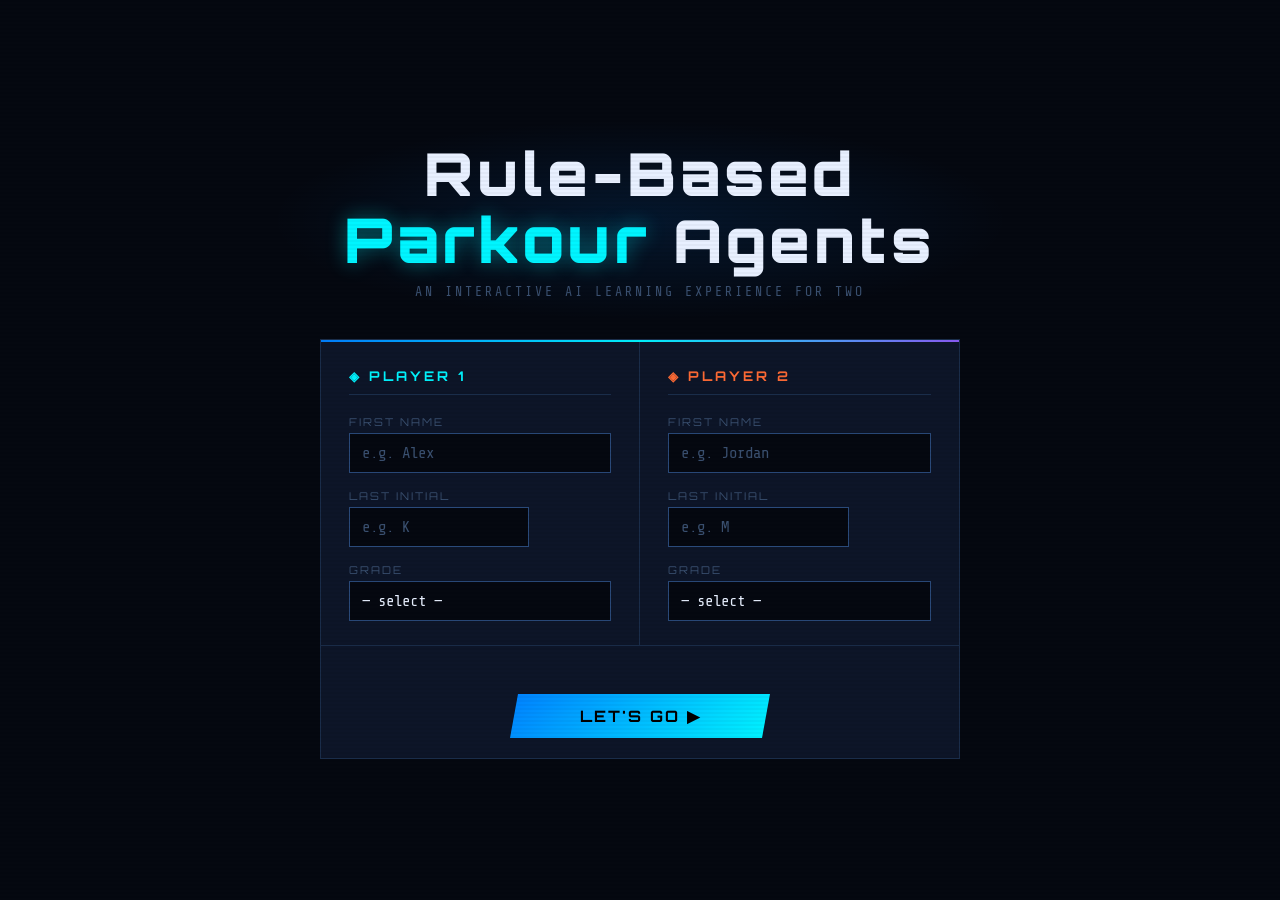
==== index.html @ b3fb2a02 "adjusted UI of index" ====
<!DOCTYPE html>
<html lang="en">
<head>
  <meta charset="UTF-8">
  <meta name="viewport" content="width=device-width, initial-scale=1.0">
  <title>RuleRunners Home</title>
  <link rel="stylesheet" href="styles.css">
  <style>
    /* ── INDEX-SPECIFIC STYLES ── */
    .index-body {
      display: flex;
      flex-direction: column;
      min-height: 100vh;
    }

    .hero {
      flex: 1;
      display: flex;
      flex-direction: column;
      align-items: center;
      justify-content: center;
      text-align: center;
      padding: 2% 2% 2% 2%;
      position: relative;
      overflow: hidden;
    }
    .hero::before {
      content: '';
      position: absolute;
      inset: 0;
      background: radial-gradient(ellipse 80% 60% at 50% 40%, rgba(0,128,255,0.12) 0%, transparent 70%);
    }

    .hero-eyebrow {
      font-family: 'Share Tech Mono', monospace;
      font-size: 0.75rem;
      letter-spacing: 4px;
      color: var(--text-dim);
      text-transform: uppercase;
      margin-bottom: 20px;
      position: relative;
    }
    .hero-title {
      font-family: 'Orbitron', sans-serif;
      font-size: clamp(2.2rem, 6vw, 2.75rem);
      font-weight: 600;
      color: var(--text-primary);
      letter-spacing: 4px;
      line-height: 1.0;
      position: relative;
      margin-bottom: 1%;
    }
    .hero-title span { color: var(--accent-cyan); text-shadow: var(--glow-cyan); }
    .hero-subtitle {
      font-size: 1rem;
      color: var(--text-secondary);
      font-weight: 300;
      letter-spacing: 2px;
      position: relative;
      margin-bottom: 2.5%;
      max-width: 90%;
    }

    /* Phase cards */
    .phase-cards {
      display: grid;
      grid-template-columns: repeat(3, 25vw);
      gap: 2%;
      justify-content: center;
      position: relative;
      margin-bottom: 1.5%;
    }

    @media (max-width: 760px) {
      .phase-cards {
        grid-template-columns: repeat(2, 220px);
      }
    }

    @media (max-width: 520px) {
      .phase-cards {
        grid-template-columns: 220px;
      }
    }
    .phase-card {
      background: var(--bg-panel);
      border: 1px solid var(--border);
      padding: 24px 20px;
      text-align: left;
      position: relative;
      overflow: hidden;
      text-decoration: none;
      display: block;
      transition: border-color 0.2s, transform 0.2s;
    }
    .phase-card::before {
      content: '';
      position: absolute;
      top: 0; left: 0; right: 0;
      height: 2px;
    }
    .phase-card:nth-child(1)::before { background: linear-gradient(90deg, transparent, var(--accent-blue), transparent); }
    .phase-card:nth-child(2)::before { background: linear-gradient(90deg, transparent, var(--accent-yellow), transparent); }
    .phase-card:nth-child(3)::before { background: linear-gradient(90deg, transparent, var(--accent-purple), transparent); }
    .phase-card:nth-child(4)::before { background: linear-gradient(90deg, transparent, var(--accent-red), transparent); }
    .phase-card:nth-child(5)::before { background: linear-gradient(90deg, transparent, var(--accent-green), transparent); }
    .phase-card:nth-child(6)::before { background: linear-gradient(90deg, transparent, var(--accent-orange), transparent); }
    .phase-card:hover { transform: translateY(-3px); }
    .phase-card:nth-child(1):hover { border-color: var(--accent-blue); }
    .phase-card:nth-child(2):hover { border-color: var(--accent-yellow); }
    .phase-card:nth-child(3):hover { border-color: var(--accent-purple); }
    .phase-card:nth-child(4):hover { border-color: var(--accent-red); }
    .phase-card:nth-child(5):hover { border-color: var(--accent-green); }
    .phase-card:nth-child(6):hover { border-color: var(--accent-orange); }
    .phase-card .pc-num {
      font-family: 'Orbitron', sans-serif;
      font-size: 0.6rem;
      letter-spacing: 3px;
      color: var(--text-dim);
      margin-bottom: 8px;
      text-transform: uppercase;
    }
    .phase-card .pc-icon { font-size: 1.2rem; margin-bottom: 2.5%; display: block; }
    .phase-card .pc-title {
      font-family: 'Orbitron', sans-serif;
      font-size: 0.8rem;
      font-weight: 700;
      color: var(--text-primary);
      letter-spacing: 1px;
      margin-bottom: 8px;
      text-transform: uppercase;
    }
    .phase-card .pc-desc {
      font-size: 0.82rem;
      color: var(--text-secondary);
      line-height: 1.5;
    }
    .phase-card .pc-arrow {
      position: absolute;
      bottom: 14px; right: 16px;
      font-size: 0.8rem;
      color: var(--text-dim);
      transition: color 0.2s;
    }
    .phase-card:hover .pc-arrow { color: var(--accent-cyan); }

    .start-btn-wrap {
      position: relative;
    }
    .start-sub {
      margin-top: 14px;
      font-size: 0.75rem;
      color: var(--text-dim);
      font-family: 'Share Tech Mono', monospace;
      letter-spacing: 1px;
    }

    footer {
      padding: 16px 30px;
      border-top: 1px solid var(--border);
      display: flex;
      justify-content: center;
      font-family: 'Share Tech Mono', monospace;
      font-size: 0.65rem;
      color: var(--text-dim);
      letter-spacing: 2px;
      flex-shrink: 0;
    }
  </style>
</head>


<body class="index-body">
  
  <header class="app-header" data-phase="home"></header>
  <script src="js/nav.js"></script>

  <main class="hero">
    <div class="grid-bg"></div>
    <h1 class="hero-title">Rule-Based <span>Parkour</span> AI Agents</h1>
    <p class="hero-subtitle">Build AI agents using IF → THEN logic, then compete head‑to‑head on an identical parkour map.</p>

    <div class="phase-cards">
      <a class="phase-card" href="whatIsRuleBasedAI.html">
        <div class="pc-num">Phase 01</div>
        <span class="pc-icon">🤖</span>
        <div class="pc-title">What Is Rule-Based AI?</div>
        <div class="pc-desc">Learn how agents think with IF → THEN rules and watch a live demo.</div>
        <span class="pc-arrow">▶</span>
      </a>
      <a class="phase-card" href="sensorDetection.html">
        <div class="pc-num">Phase 02</div>
        <span class="pc-icon">📡</span>
        <div class="pc-title">Sensor Detection</div>
        <div class="pc-desc">Look at frozen snapshots and identify all the conditions that are currently active.</div>
        <span class="pc-arrow">▶</span>
      </a>
      <a class="phase-card" href="guidedWalkthrough.html">
        <div class="pc-num">Phase 03</div>
        <span class="pc-icon">🎯</span>
        <div class="pc-title">Guided Walkthrough</div>
        <div class="pc-desc">Step through a predefined agent and predict which rule fires at each moment.</div>
        <span class="pc-arrow">▶</span>
      </a>
      <a class="phase-card" href="buildAgent.html">
        <div class="pc-num">Phase 04</div>
        <span class="pc-icon">⚙️</span>
        <div class="pc-title">Build Your Agent</div>
        <div class="pc-desc">Collaboratively design a rule set and watch your agent navigate the level.</div>
        <span class="pc-arrow">▶</span>
      </a>
      <a class="phase-card" href="compete.html">
        <div class="pc-num">Phase 05</div>
        <span class="pc-icon">🏆</span>
        <div class="pc-title">Compete</div>
        <div class="pc-desc">Each player designs their own agent — then race them on the same map.</div>
        <span class="pc-arrow">▶</span>
      </a>

      <a class="phase-card" href="story.html">
        <div class="pc-num">Phase 06</div>
        <span class="pc-icon">🏆</span>
        <div class="pc-title">Story</div>
        <div class="pc-desc">Write and draw about your own rule-based system!</div>
        <span class="pc-arrow">▶</span>
      </a>
    </div>

    <div class="start-btn-wrap">
      <a class="btn btn-primary" href="whatIsRuleBasedAI.html">Start Here ▶</a>
    </div>
  </main>

    <script src="js/nav.js"></script>
  <script>
    // Redirect to login if session data is missing
    if (!sessionStorage.getItem('players')) {
      window.location.replace('login.html');
    }
  </script>


</body>
</html>
---- styles.css ----
/* ═══════════════════════════════════════════════
   RULE-BASED PARKOUR AGENTS — Shared Styles
   ═══════════════════════════════════════════════ */

@import url('https://fonts.googleapis.com/css2?family=Orbitron:wght@400;700;900&family=Share+Tech+Mono&family=Exo+2:wght@300;400;600&display=swap');

* {
  font-size: calc(100% + 2.5px);
}

/* ── CSS VARIABLES ── */
:root {
  --bg-deep: #050810;
  --bg-mid: #0a0f1e;
  --bg-panel: #0d1528;
  --bg-panel2: #111a30;
  --accent-cyan: #00f5ff;
  --accent-blue: #0080ff;
  --accent-purple: #8b5cf6;
  --accent-green: #00ff88;
  --accent-orange: #ff6b35;
  --accent-red: #ff2d55;
  --accent-yellow: #ffd60a;
  --text-primary: #e8f0ff;
  --text-secondary: #7a9cc0;
  --text-dim: #3a5070;
  --border: #1a2d4a;
  --border-bright: #2a4a7a;
  --glow-cyan: 0 0 20px rgba(0,245,255,0.4);
  --glow-blue: 0 0 20px rgba(0,128,255,0.4);
  --glow-green: 0 0 20px rgba(0,255,136,0.4);
}

/* ── RESET & BASE ── */
* { margin: 0; padding: 0; box-sizing: border-box; }

html, body {
  height: 100%;
}

body {
  background: var(--bg-deep);
  color: var(--text-primary);
  font-family: 'Exo 2', sans-serif;
  min-height: 100vh;
  overflow-x: hidden;
  display: flex;
  flex-direction: column;
}

/* ── SCANLINE OVERLAY ── */
body::before {
  content: '';
  position: fixed;
  inset: 0;
  background: repeating-linear-gradient(
    0deg,
    transparent, transparent 2px,
    rgba(0,0,0,0.03) 2px, rgba(0,0,0,0.03) 4px
  );
  pointer-events: none;
  z-index: 9999;
}

/* ── HEADER ── */
.app-header {
  display: flex;
  align-items: center;
  justify-content: space-between;
  padding: 14px 30px;
  background: linear-gradient(180deg, rgba(0,20,50,0.95) 0%, transparent 100%);
  border-bottom: 1px solid var(--border);
  position: relative;
  flex-shrink: 0;
}
.app-header::after {
  content: '';
  position: absolute;
  bottom: 0; left: 0; right: 0;
  height: 1px;
  background: linear-gradient(90deg, transparent, var(--accent-cyan), transparent);
}
.logo {
  font-family: 'Orbitron', sans-serif;
  font-size: 1.1rem;
  font-weight: 900;
  color: var(--accent-cyan);
  text-shadow: var(--glow-cyan);
  letter-spacing: 2px;
  text-transform: uppercase;
  text-decoration: none;
}
.logo:hover { opacity: 0.85; }

/* ── PHASE INDICATOR ── */
.phase-indicator {
  display: flex;
  gap: 8px;
  align-items: center;
}
.phase-dot {
  width: 28px; height: 28px;
  border-radius: 50%;
  border: 2px solid var(--border-bright);
  display: flex; align-items: center; justify-content: center;
  font-family: 'Orbitron', sans-serif;
  font-size: 0.65rem;
  font-weight: 700;
  color: var(--text-dim);
  transition: all 0.4s;
  text-decoration: none;
  cursor: default;
}
.phase-dot.clickable {
  cursor: pointer;
}
.phase-dot.clickable:hover {
  border-color: var(--border-bright);
  color: var(--text-secondary);
}
.phase-dot.active {
  border-color: var(--accent-cyan);
  color: var(--accent-cyan);
  box-shadow: var(--glow-cyan);
  background: rgba(0,245,255,0.1);
}
.phase-dot.done {
  border-color: var(--accent-green);
  color: var(--accent-green);
  background: rgba(0,255,136,0.1);
}
.phase-connector {
  width: 24px; height: 2px;
  background: var(--border);
  transition: background 0.4s;
}
.phase-connector.done { background: var(--accent-green); }

/* ── BUTTONS ── */
.btn {
  font-family: 'Orbitron', sans-serif;
  font-size: 0.85rem;
  font-weight: 700;
  letter-spacing: 2px;
  text-transform: uppercase;
  padding: 12px 28px;
  border: none;
  cursor: pointer;
  position: relative;
  transition: all 0.2s;
  clip-path: polygon(8px 0%, 100% 0%, calc(100% - 8px) 100%, 0% 100%);
  text-decoration: none;
  display: inline-block;
}
.btn-primary {
  background: linear-gradient(135deg, var(--accent-blue), var(--accent-cyan));
  color: #000;
  box-shadow: var(--glow-blue);
}
.btn-primary:hover { transform: translateY(-2px); box-shadow: 0 0 30px rgba(0,128,255,0.6); }
.btn-secondary {
  background: transparent;
  color: var(--accent-cyan);
  border: 1px solid var(--accent-cyan);
  box-shadow: none;
  clip-path: none;
}
.btn-secondary:hover { background: rgba(0,245,255,0.1); }
.btn-danger {
  background: linear-gradient(135deg, #ff2d55, #ff6b35);
  color: #fff;
  clip-path: polygon(8px 0%, 100% 0%, calc(100% - 8px) 100%, 0% 100%);
}
.btn-danger:hover { transform: translateY(-2px); }
.btn-green {
  background: linear-gradient(135deg, #00cc6a, var(--accent-green));
  color: #000;
  clip-path: polygon(8px 0%, 100% 0%, calc(100% - 8px) 100%, 0% 100%);
}
.btn-green:hover { transform: translateY(-2px); box-shadow: var(--glow-green); }
.btn-sm { font-size: 0.7rem; padding: 7px 14px; }

/* ── TOAST NOTIFICATION ── */
#toast {
  position: fixed;
  top: 70px; right: 20px;
  background: var(--bg-panel);
  border: 1px solid var(--accent-green);
  box-shadow: var(--glow-green);
  padding: 10px 20px;
  font-family: 'Share Tech Mono', monospace;
  font-size: 0.88rem;
  color: var(--accent-green);
  z-index: 2000;
  transform: translateX(120%);
  transition: transform 0.3s;
  pointer-events: none;
}
#toast.show { transform: translateX(0); }

/* ── UTILITY ── */
.grid-bg {
  position: absolute;
  inset: 0;
  background-image:
    linear-gradient(rgba(0,128,255,0.04) 1px, transparent 1px),
    linear-gradient(90deg, rgba(0,128,255,0.04) 1px, transparent 1px);
  background-size: 40px 40px;
  pointer-events: none;
}

.tip-bar {
  padding: 8px 16px;
  background: rgba(139,92,246,0.08);
  border: 1px solid rgba(139,92,246,0.2);
  font-size: 0.88rem;
  color: var(--accent-purple);
  font-family: 'Share Tech Mono', monospace;
  flex-shrink: 0;
}
.tip-bar span { color: var(--text-secondary); }

/* ── RULE KEYWORDS (shared syntax colors) ── */
.kw-if  { color: var(--accent-purple); }
.kw-then { color: var(--accent-purple); }
.kw-cond { color: var(--accent-yellow); }
.kw-act  { color: var(--accent-green); }

/* ── RULE CARDS (shared between build & compete) ── */
.rule-card {
  background: var(--bg-panel2);
  border: 1px solid var(--border);
  padding: 10px 12px;
  display: flex;
  align-items: center;
  gap: 8px;
  transition: all 0.2s;
  cursor: grab;
  position: relative;
}
.rule-card:active { cursor: grabbing; }
.rule-card.active-rule {
  border-color: var(--accent-green);
  background: rgba(0,255,136,0.07);
  box-shadow: 0 0 12px rgba(0,255,136,0.2);
  animation: rule-flash 0.6s ease;
}
.rule-card.dragging { opacity: 0.5; }
.rule-number {
  font-family: 'Orbitron', sans-serif;
  font-size: 0.75rem;
  color: var(--text-dim);
  width: 18px;
  flex-shrink: 0;
}
.rule-text {
  flex: 1;
  font-family: 'Share Tech Mono', monospace;
  font-size: 0.82rem;
  line-height: 1.4;
}
.rule-delete {
  background: none;
  border: none;
  color: var(--accent-red);
  cursor: pointer;
  font-size: 1.0rem;
  padding: 2px 4px;
  opacity: 0.5;
  transition: opacity 0.2s;
  flex-shrink: 0;
}
.rule-delete:hover { opacity: 1; }
.drag-handle {
  color: var(--text-dim);
  font-size: 0.85rem;
  cursor: grab;
  flex-shrink: 0;
}

.empty-rules {
  padding: 30px 20px;
  text-align: center;
  color: var(--text-dim);
  font-size: 0.92rem;
  font-family: 'Share Tech Mono', monospace;
  border: 1px dashed var(--border);
  margin: 8px;
}

/* ── RULE SELECT DROPDOWNS ── */
.rule-select, .mini-select {
  background: var(--bg-deep);
  border: 1px solid var(--border-bright);
  color: var(--text-primary);
  font-family: 'Share Tech Mono', monospace;
  appearance: none;
  cursor: pointer;
  outline: none;
  transition: border-color 0.2s;
}
.rule-select { flex: 1; padding: 7px 10px; font-size: 0.82rem; }
.mini-select  { flex: 1; padding: 5px 8px;  font-size: 0.75rem; }
.rule-select:focus, .mini-select:focus { border-color: var(--accent-cyan); }
.rule-select option, .mini-select option { background: #0a0f1e; }

/* ── STATS BAR ── */
.stats-bar {
  display: flex;
  gap: 20px;
  padding: 10px 16px;
  background: var(--bg-panel);
  border: 1px solid var(--border);
  font-family: 'Share Tech Mono', monospace;
  font-size: 0.88rem;
  flex-shrink: 0;
}
.stat-item { display: flex; gap: 8px; align-items: center; }
.stat-label { color: var(--text-dim); text-transform: uppercase; font-size: 0.75rem; letter-spacing: 1px; }
.stat-val { color: var(--accent-cyan); font-size: 0.95rem; }

/* ── SENSOR LEGEND ── */
.sensor-legend {
  display: flex;
  gap: 16px;
  flex-wrap: wrap;
  padding: 8px 12px;
  background: var(--bg-panel);
  border: 1px solid var(--border);
  font-size: 0.8rem;
  font-family: 'Share Tech Mono', monospace;
}
.sensor-item { display: flex; align-items: center; gap: 6px; color: var(--text-secondary); }
.sensor-dot  { width: 10px; height: 10px; border-radius: 50%; }

/* ── CANVAS OVERLAY BADGE ── */
.canvas-overlay-badge {
  position: absolute;
  top: 10px; left: 10px;
  background: rgba(0,0,0,0.7);
  border: 1px solid var(--border-bright);
  padding: 4px 10px;
  font-family: 'Share Tech Mono', monospace;
  font-size: 0.8rem;
  color: var(--accent-cyan);
  letter-spacing: 1px;
}

/* ── ACTIVE RULE DISPLAY BAR ── */
.active-rule-display {
  padding: 8px 12px;
  background: rgba(0,255,136,0.05);
  border: 1px solid rgba(0,255,136,0.15);
  font-family: 'Share Tech Mono', monospace;
  font-size: 0.82rem;
  color: var(--accent-green);
  flex-shrink: 0;
  min-height: 36px;
  display: flex;
  align-items: center;
  gap: 8px;
}
.active-rule-display .label { color: var(--text-dim); font-size: 0.6rem; letter-spacing: 1px; }

/* ── RULE PANEL ── */
.rule-panel {
  background: var(--bg-panel);
  border-left: 1px solid var(--border);
  display: flex;
  flex-direction: column;
  overflow: hidden;
}
.rule-panel-header {
  padding: 16px 20px;
  border-bottom: 1px solid var(--border);
  display: flex;
  align-items: center;
  justify-content: space-between;
  flex-shrink: 0;
}
.rule-panel-header h3 {
  font-family: 'Orbitron', sans-serif;
  font-size: 0.8rem;
  font-weight: 700;
  color: var(--accent-cyan);
  letter-spacing: 2px;
  text-transform: uppercase;
}
.rule-list {
  flex: 1;
  overflow-y: auto;
  padding: 12px;
  display: flex;
  flex-direction: column;
  gap: 8px;
}
.rule-list::-webkit-scrollbar { width: 4px; }
.rule-list::-webkit-scrollbar-track { background: var(--bg-mid); }
.rule-list::-webkit-scrollbar-thumb { background: var(--border-bright); border-radius: 2px; }
.add-rule-section {
  padding: 12px;
  border-top: 1px solid var(--border);
  flex-shrink: 0;
}
.add-rule-section h4 {
  font-family: 'Orbitron', sans-serif;
  font-size: 0.85rem;
  letter-spacing: 2px;
  color: var(--text-dim);
  margin-bottom: 10px;
  text-transform: uppercase;
}
.rule-builder { display: flex; flex-direction: column; gap: 8px; }
.rule-row { display: flex; align-items: center; gap: 8px; }
.rule-kw {
  font-family: 'Share Tech Mono', monospace;
  font-size: 0.9rem;
  color: var(--accent-purple);
  flex-shrink: 0;
  width: 36px;
}
.rule-panel-footer {
  padding: 12px;
  border-top: 1px solid var(--border);
  display: flex;
  gap: 8px;
  flex-shrink: 0;
}

/* ── RESULT OVERLAY ── */
.result-overlay {
  display: none;
  position: fixed;
  inset: 0;
  background: rgba(0,0,0,0.85);
  z-index: 1000;
  align-items: center;
  justify-content: center;
}
.result-overlay.visible { display: flex; }
.result-box {
  background: var(--bg-panel);
  border: 1px solid var(--accent-cyan);
  box-shadow: var(--glow-cyan), 0 0 80px rgba(0,128,255,0.2);
  padding: 48px 60px;
  text-align: center;
  max-width: 560px;
  width: 90%;
  position: relative;
}
.result-box::before {
  content: '';
  position: absolute;
  top: 0; left: 0; right: 0;
  height: 3px;
  background: linear-gradient(90deg, var(--accent-blue), var(--accent-cyan), var(--accent-purple));
}
.result-winner {
  font-family: 'Orbitron', sans-serif;
  font-size: 0.85rem;
  letter-spacing: 4px;
  color: var(--text-dim);
  text-transform: uppercase;
  margin-bottom: 12px;
}
.result-name {
  font-family: 'Orbitron', sans-serif;
  font-size: 2.6rem;
  font-weight: 900;
  margin-bottom: 8px;
}
.result-name.win-a { color: var(--accent-cyan); text-shadow: var(--glow-cyan); }
.result-name.win-b { color: var(--accent-orange); text-shadow: 0 0 20px rgba(255,107,53,0.5); }
.result-name.win-tie { color: var(--accent-yellow); text-shadow: 0 0 20px rgba(255,214,10,0.5); }
.result-scores {
  display: flex;
  justify-content: center;
  gap: 24px;
  margin: 24px 0;
}
.result-score-col { text-align: center; }
.result-score-col .rs-label {
  font-family: 'Orbitron', sans-serif;
  font-size: 0.75rem;
  letter-spacing: 2px;
  color: var(--text-dim);
  margin-bottom: 4px;
}
.result-score-col .rs-val { font-family: 'Share Tech Mono', monospace; font-size: 1.5rem; }
.rs-val-a { color: var(--accent-cyan); }
.rs-val-b { color: var(--accent-orange); }
.result-reflection {
  background: var(--bg-deep);
  border: 1px solid var(--border);
  padding: 16px 20px;
  margin: 20px 0;
  text-align: left;
}
.result-reflection h4 {
  font-family: 'Orbitron', sans-serif;
  font-size: 0.75rem;
  letter-spacing: 2px;
  color: var(--accent-purple);
  text-transform: uppercase;
  margin-bottom: 10px;
}
.result-reflection p { color: var(--text-secondary); font-size: 0.95rem; line-height: 1.6; }
.result-btns { display: flex; gap: 12px; justify-content: center; margin-top: 24px; }

/* ── ANIMATIONS ── */
@keyframes pulse { 0%,100% { opacity:1; } 50% { opacity:0.6; } }
@keyframes rule-flash {
  0%   { box-shadow: 0 0 0 rgba(0,255,136,0); }
  50%  { box-shadow: 0 0 16px rgba(0,255,136,0.4); }
  100% { box-shadow: 0 0 0 rgba(0,255,136,0); }
}

/* ── RESPONSIVE ── */
@media (max-width: 800px) {
  .app-header { padding: 10px 16px; }
  .logo { font-size: 0.95rem; }
}

#adminLogoutBtn {
  position: fixed;
  top: 10px;
  left: 50%;
  transform: translateX(-50%);
  padding: 6px 12px;
  font-size: 10px;
  opacity: 0.5;
  background: #0a0f1e;
  color: white;
  border: none;
  border-radius: 6px;
  cursor: pointer;
  z-index: 9999;
}

#adminLogoutBtn:hover {
  opacity: 0.8;
}
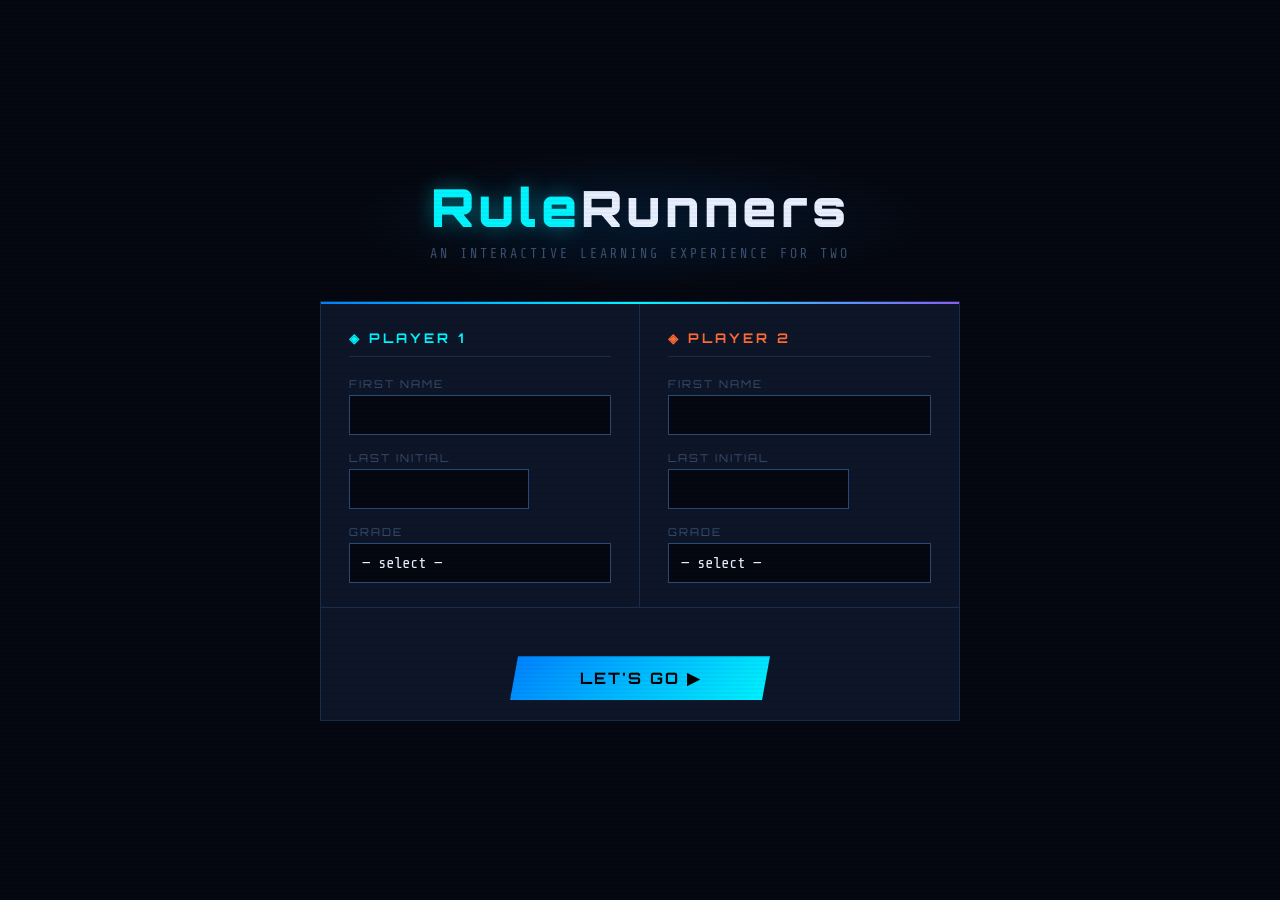
==== commit ebcf0f95: "adjusted UI of practice collaborative walkthrough level" ====
--- a/index.html
+++ b/index.html
@@ -49,6 +49,7 @@
       line-height: 1.0;
       position: relative;
       margin-bottom: 1%;
+      margin-top: 1.5%;
     }
     .hero-title span { color: var(--accent-cyan); text-shadow: var(--glow-cyan); }
     .hero-subtitle {
@@ -177,8 +178,8 @@
 
   <main class="hero">
     <div class="grid-bg"></div>
-    <h1 class="hero-title">Rule-Based <span>Parkour</span> AI Agents</h1>
-    <p class="hero-subtitle">Build AI agents using IF → THEN logic, then compete head‑to‑head on an identical parkour map.</p>
+    <h1 class="hero-title"><span>Rule</span>Runners</h1>
+    <p class="hero-subtitle">Explore Rule-Based Systems by building AI agents with IF → THEN logic, then compete head‑to‑head on an identical parkour map.</p>
 
     <div class="phase-cards">
       <a class="phase-card" href="whatIsRuleBasedAI.html">
@@ -188,18 +189,18 @@
         <div class="pc-desc">Learn how agents think with IF → THEN rules and watch a live demo.</div>
         <span class="pc-arrow">▶</span>
       </a>
-      <a class="phase-card" href="sensorDetection.html">
+      <a class="phase-card" href="practiceCollaborativeWalkthrough.html">
         <div class="pc-num">Phase 02</div>
-        <span class="pc-icon">📡</span>
-        <div class="pc-title">Sensor Detection</div>
-        <div class="pc-desc">Look at frozen snapshots and identify all the conditions that are currently active.</div>
-        <span class="pc-arrow">▶</span>
-      </a>
-      <a class="phase-card" href="guidedWalkthrough.html">
+        <span class="pc-icon">🧪</span>
+        <div class="pc-title">Practice</div>
+        <div class="pc-desc">Work together to identify sensors and select the correct rule — a warm-up for the collaborative level.</div>
+        <span class="pc-arrow">▶</span>
+      </a>
+      <a class="phase-card" href="collaborativeWalkthrough.html">
         <div class="pc-num">Phase 03</div>
-        <span class="pc-icon">🎯</span>
-        <div class="pc-title">Guided Walkthrough</div>
-        <div class="pc-desc">Step through a predefined agent and predict which rule fires at each moment.</div>
+        <span class="pc-icon">🤝</span>
+        <div class="pc-title">Collaborative Walkthrough</div>
+        <div class="pc-desc">Take turns with two roles to determine what the agent does next.</div>
         <span class="pc-arrow">▶</span>
       </a>
       <a class="phase-card" href="buildAgent.html">
@@ -216,10 +217,9 @@
         <div class="pc-desc">Each player designs their own agent — then race them on the same map.</div>
         <span class="pc-arrow">▶</span>
       </a>
-
       <a class="phase-card" href="story.html">
         <div class="pc-num">Phase 06</div>
-        <span class="pc-icon">🏆</span>
+        <span class="pc-icon">📖</span>
         <div class="pc-title">Story</div>
         <div class="pc-desc">Write and draw about your own rule-based system!</div>
         <span class="pc-arrow">▶</span>
